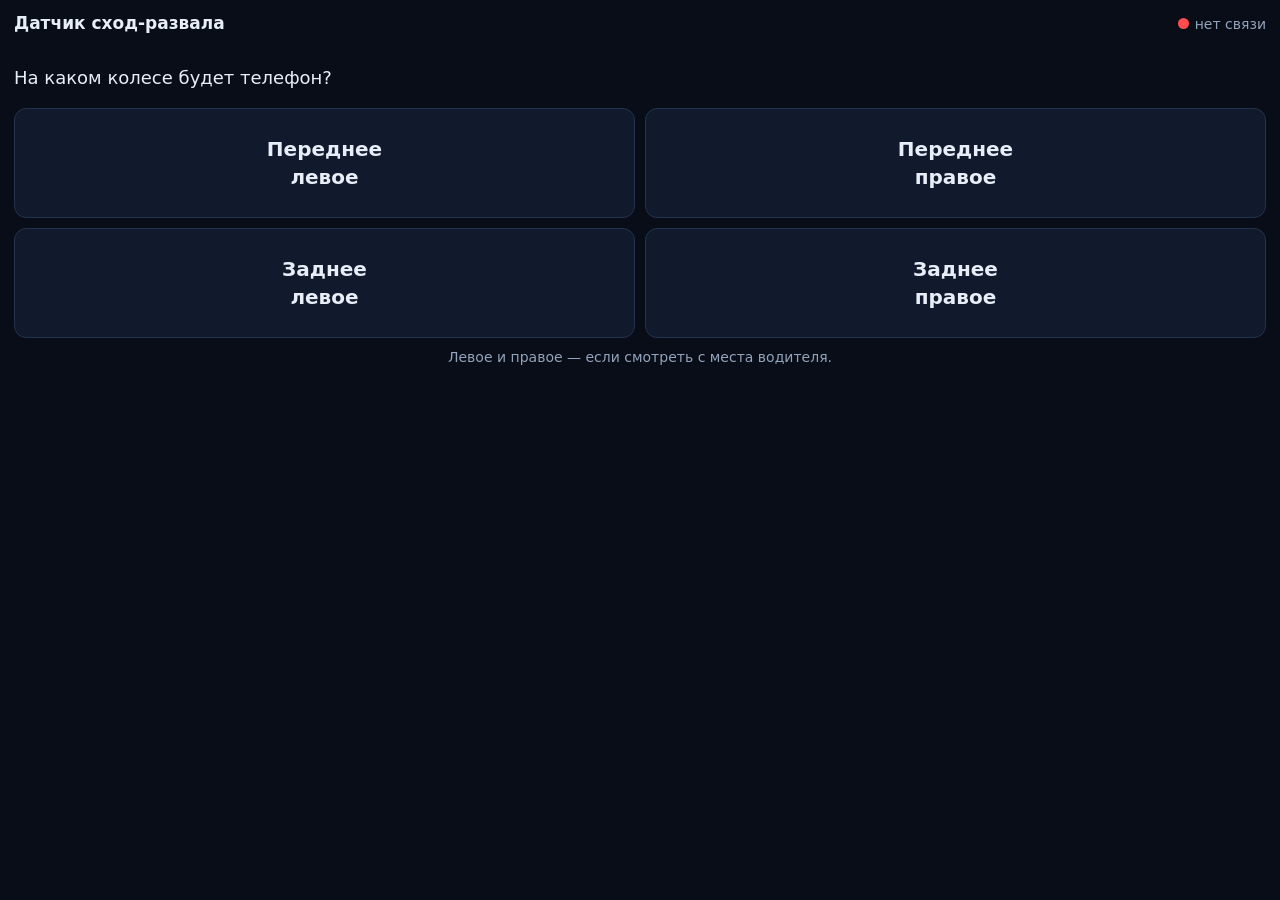
==== internal/phone/web/phone.html @ 119958d0 "Телефон как беспроводной датчик развала и кастера Смартфон прикладывается к ровной планке на закраин" ====
<!doctype html>
<html lang="ru">
<head>
<meta charset="utf-8">
<meta name="viewport" content="width=device-width, initial-scale=1, maximum-scale=1, user-scalable=no">
<meta name="theme-color" content="#080d17">
<title>Датчик — Сход-развал</title>
<style>
  :root { --bg:#080d17; --panel:#111a2c; --line:#23324d; --text:#e8eef8; --muted:#93a3bb; --green:#2bd46a; --red:#ff4d4d; --amber:#ffb020; --blue:#4f8cff;
          --num: Bahnschrift, "Roboto Condensed", "DIN Alternate", "Arial Narrow", sans-serif; }
  * { box-sizing: border-box; -webkit-tap-highlight-color: transparent; }
  html, body { margin: 0; background: var(--bg); color: var(--text); font: 16px/1.4 system-ui, -apple-system, "Segoe UI", Roboto, sans-serif; }
  body { min-height: 100vh; display: flex; flex-direction: column; padding: max(12px, env(safe-area-inset-top)) 14px 18px; gap: 12px; }
  header { display: flex; align-items: center; justify-content: space-between; gap: 10px; }
  header b { font-size: 17px; }
  .dot { width: 11px; height: 11px; border-radius: 50%; background: var(--red); display: inline-block; margin-right: 6px; vertical-align: 0; }
  .dot.on { background: var(--green); box-shadow: 0 0 8px var(--green); }
  button { font: inherit; color: inherit; border: 1px solid var(--line); background: var(--panel); border-radius: 12px; padding: 14px 12px; cursor: pointer; }
  button:active { transform: scale(.98); }
  button.primary { background: var(--blue); border-color: var(--blue); color: #fff; font-weight: 600; }
  button.wheel { font-size: 20px; padding: 26px 8px; font-weight: 600; }
  .grid2 { display: grid; grid-template-columns: 1fr 1fr; gap: 10px; }
  .card { background: var(--panel); border: 1px solid var(--line); border-radius: 14px; padding: 14px; }
  .big { font: 600 clamp(64px, 24vw, 128px)/1 var(--num); text-align: center; letter-spacing: 1px; font-variant-numeric: tabular-nums; }
  .big.good { color: var(--green); } .big.bad { color: var(--red); } .big.marginal { color: var(--amber); } .big.none { color: #5d6d87; }
  .sub { text-align: center; color: var(--muted); font-family: var(--num); font-size: 18px; min-height: 24px; }
  .norm { text-align: center; color: var(--green); font-family: var(--num); font-size: 17px; min-height: 22px; }
  .prompt { font-size: 18px; line-height: 1.35; }
  .err { color: #ffb4b4; background: rgba(255,77,77,.12); border-left: 3px solid var(--red); padding: 10px 12px; border-radius: 0 10px 10px 0; }
  .bar { height: 10px; background: var(--line); border-radius: 5px; overflow: hidden; margin-top: 10px; }
  .bar div { height: 100%; background: var(--green); width: 0; transition: width .15s; }
  .chips { display: flex; gap: 6px; flex-wrap: wrap; justify-content: center; }
  .chip { font-size: 13px; padding: 4px 10px; border-radius: 99px; border: 1px solid var(--line); color: var(--muted); }
  .chip.ok { color: var(--green); border-color: #164d2e; }
  .steer { font: 600 56px/1 var(--num); text-align: center; color: var(--blue); }
  .hide { display: none !important; }
  .muted { color: var(--muted); font-size: 14px; }
  small { color: var(--muted); }
</style>
</head>
<body>
  <header>
    <b id="title">Датчик сход-развала</b>
    <span><span class="dot" id="dot"></span><span id="conn" class="muted">нет связи</span></span>
  </header>

  <section id="pick" class="hide">
    <p class="prompt">На каком колесе будет телефон?</p>
    <div class="grid2">
      <button class="wheel" data-w="FL">Переднее<br>левое</button>
      <button class="wheel" data-w="FR">Переднее<br>правое</button>
      <button class="wheel" data-w="RL">Заднее<br>левое</button>
      <button class="wheel" data-w="RR">Заднее<br>правое</button>
    </div>
    <p class="muted" style="text-align:center;margin-top:10px">Левое и правое — если смотреть с места водителя.</p>
  </section>

  <section id="start" class="hide">
    <div class="card">
      <p class="prompt">Телефон будет передавать наклон колеса по Wi-Fi. Экран не погаснет, пока открыта эта страница.</p>
      <button class="primary" id="go" style="width:100%;font-size:19px;padding:18px">Включить датчики</button>
      <p class="muted" id="startErr"></p>
    </div>
  </section>

  <section id="main" class="hide" style="display:flex;flex-direction:column;gap:12px">
    <div class="card">
      <div class="sub" id="wheelName"></div>
      <div class="big none" id="camber">— — —</div>
      <div class="sub" id="camberDeg"></div>
      <div class="norm" id="norm"></div>
      <div class="steer hide" id="steer"></div>
      <div class="chips" style="margin-top:8px">
        <span class="chip" id="cFlat">калибровка</span>
        <span class="chip" id="cMount">крепление</span>
        <span class="chip" id="cRun">биение</span>
        <span class="chip" id="cStable">стабильно</span>
      </div>
    </div>
    <div class="card">
      <div class="prompt" id="prompt"></div>
      <div class="bar" id="barWrap"><div id="bar"></div></div>
    </div>
    <div class="err hide" id="err"></div>
    <div class="grid2" id="actions">
      <button data-cmd="flat">Калибровка телефона</button>
      <button data-cmd="mount">Калибровка крепления</button>
      <button data-cmd="runout">Биение диска</button>
      <button data-cmd="caster" id="bCaster">Кастер</button>
      <button data-cmd="cancel" id="bCancel" class="hide">Отмена</button>
      <button id="bWheel">Другое колесо</button>
    </div>
    <p class="muted">Телефон прижимайте к ровной планке, лежащей на закраинах обода, экраном наружу. Не к шине.</p>
  </section>

<script>
'use strict';
const token = location.pathname.split('/')[2] || '';
const $ = s => document.querySelector(s);
const store = {
  get(k) { try { return localStorage.getItem('wa.' + k); } catch { return null; } },
  set(k, v) { try { localStorage.setItem('wa.' + k, v); } catch {} },
};
let id = store.get('device');
if (!id) { id = Math.random().toString(36).slice(2, 10) + Date.now().toString(36).slice(-4); store.set('device', id); }
let wheel = store.get('wheel') || '';

function deviceName() {
  const ua = navigator.userAgent;
  if (/iPhone/.test(ua)) return 'iPhone ' + id.slice(0, 4).toUpperCase();
  if (/iPad/.test(ua)) return 'iPad ' + id.slice(0, 4).toUpperCase();
  const m = ua.match(/Android[^;]*;\s*([^;)]+)/);
  return (m ? m[1].trim() : 'Android') + ' ' + id.slice(0, 4).toUpperCase();
}

// ── Датчики ────────────────────────────────────────────────────────
let acc = null, lastEvent = 0, gotMotion = false;
function reset() { acc = { n: 0, dt: 0, ax: 0, ay: 0, az: 0, gx: 0, gy: 0, gz: 0, gyro: false }; }
reset();
function onMotion(e) {
  const a = e.accelerationIncludingGravity;
  if (!a || a.x === null) return;
  gotMotion = true;
  const now = performance.now();
  const dt = e.interval ? (e.interval > 1 ? e.interval / 1000 : e.interval) : (lastEvent ? (now - lastEvent) / 1000 : 0.016);
  lastEvent = now;
  acc.n++; acc.dt += Math.min(dt, 0.2);
  acc.ax += a.x; acc.ay += a.y; acc.az += a.z;
  const r = e.rotationRate;
  if (r && r.alpha !== null && r.alpha !== undefined) {
    acc.gyro = true;
    // W3C: alpha — вокруг z, beta — вокруг x, gamma — вокруг y.
    acc.gx += r.beta; acc.gy += r.gamma; acc.gz += r.alpha;
  }
}
function takeBatch() {
  if (!acc.n) return null;
  const n = acc.n;
  const b = { n, dt: acc.dt, ax: acc.ax / n, ay: acc.ay / n, az: acc.az / n, gx: acc.gx / n, gy: acc.gy / n, gz: acc.gz / n, gyro: acc.gyro };
  reset();
  return b;
}

// ── Связь ──────────────────────────────────────────────────────────
let queue = [], inflight = false, pending = {}, lastOK = 0, lastStep = '';
async function send(extra) {
  if (extra) Object.assign(pending, extra);
  if (inflight) return;
  const b = takeBatch();
  if (b) queue.push(b);
  if (queue.length > 30) queue = queue.slice(-30);
  const body = { d: id, name: deviceName(), samples: queue, ...pending };
  if (wheel && !body.wheel && !lastOK) body.wheel = wheel;
  const sentPending = pending;
  queue = []; pending = {};
  inflight = true;
  try {
    const r = await fetch(`/p/${token}/data`, { method: 'POST', headers: { 'Content-Type': 'application/json' }, body: JSON.stringify(body) });
    if (r.status === 404) { conn(false, 'ссылка устарела — отсканируйте код заново'); return; }
    const st = await r.json();
    lastOK = Date.now();
    conn(true);
    render(st);
  } catch {
    // Не дошло: вернём команды в очередь, показания — выбросим (они устареют).
    pending = { ...sentPending, ...pending };
    conn(false);
  } finally { inflight = false; }
}
function conn(ok, why) {
  $('#dot').classList.toggle('on', ok);
  $('#conn').textContent = ok ? 'на связи' : (why || 'нет связи');
}

// ── Показ ──────────────────────────────────────────────────────────
function dm(v) {
  if (v === null || v === undefined) return '— — —';
  const neg = v < 0, a = Math.abs(v);
  let d = Math.floor(a), m = Math.round((a - d) * 60);
  if (m === 60) { d++; m = 0; }
  return (neg && (d || m) ? '−' : '+') + d + '°' + String(m).padStart(2, '0') + '′';
}
function render(st) {
  if (st.step !== lastStep) {
    if (lastStep && navigator.vibrate) navigator.vibrate(st.error ? [60, 60, 60] : 120);
    lastStep = st.step;
  }
  $('#wheelName').textContent = st.wheel_name ? 'Развал · ' + st.wheel_name.toLowerCase() : 'колесо не выбрано';
  const c = $('#camber');
  c.textContent = dm(st.camber);
  c.className = 'big ' + (st.camber === null || st.camber === undefined ? 'none' : (st.status && st.status !== 'no_spec' ? st.status : ''));
  $('#camberDeg').textContent = st.camber === null || st.camber === undefined ? '' : (st.camber >= 0 ? '+' : '−') + Math.abs(st.camber).toFixed(2) + '°';
  $('#norm').textContent = st.spec ? `норма ${dm(st.spec.min)} … ${dm(st.spec.max)}` : '';
  const steer = $('#steer');
  steer.classList.toggle('hide', st.steer === undefined || st.steer === null);
  if (st.steer !== undefined && st.steer !== null) steer.textContent = 'поворот ' + Math.abs(st.steer).toFixed(1) + '°';
  $('#prompt').textContent = st.prompt || '';
  const err = $('#err');
  err.classList.toggle('hide', !st.error);
  err.textContent = st.error || '';
  $('#bar').style.width = Math.round((st.progress || 0) * 100) + '%';
  $('#barWrap').classList.toggle('hide', st.step === 'live');
  $('#cFlat').classList.toggle('ok', !!st.flat);
  $('#cMount').classList.toggle('ok', !!st.mounted);
  $('#cRun').classList.toggle('ok', st.runout !== undefined && st.runout !== null);
  $('#cRun').textContent = st.runout !== undefined && st.runout !== null ? 'биение ' + Math.abs(st.runout).toFixed(2) + '°' : 'биение';
  $('#cStable').classList.toggle('ok', !!st.stable);
  $('#bCaster').classList.toggle('hide', !st.front);
  $('#bCancel').classList.toggle('hide', st.step === 'live');
  if (st.caster !== undefined && st.caster !== null && st.step === 'caster_back') {
    $('#prompt').textContent = `Кастер ${dm(st.caster)} передан на компьютер. Верните колёса прямо.`;
  }
}

// ── Экраны ─────────────────────────────────────────────────────────
function show(which) {
  for (const s of ['pick', 'start', 'main']) $('#' + s).classList.toggle('hide', s !== which);
  if (which === 'main') $('#main').style.display = 'flex';
}
document.querySelectorAll('[data-w]').forEach(b => b.onclick = () => {
  wheel = b.dataset.w;
  store.set('wheel', wheel);
  send({ wheel });
  show(running ? 'main' : 'start');
});
document.querySelectorAll('[data-cmd]').forEach(b => b.onclick = () => send({ cmd: b.dataset.cmd }));
$('#bWheel').onclick = () => show('pick');

let running = false, wakeLock = null;
async function keepAwake() {
  try { if ('wakeLock' in navigator) wakeLock = await navigator.wakeLock.request('screen'); } catch {}
}
document.addEventListener('visibilitychange', () => { if (document.visibilityState === 'visible' && running) keepAwake(); });

$('#go').onclick = async () => {
  $('#startErr').textContent = '';
  try {
    if (typeof DeviceMotionEvent !== 'undefined' && typeof DeviceMotionEvent.requestPermission === 'function') {
      const p = await DeviceMotionEvent.requestPermission();
      if (p !== 'granted') { $('#startErr').textContent = 'Доступ к датчикам запрещён. Разрешите его в настройках Safari для этого сайта.'; return; }
    }
  } catch (e) { $('#startErr').textContent = 'Не удалось запросить доступ к датчикам: ' + e.message; return; }
  window.addEventListener('devicemotion', onMotion);
  running = true;
  keepAwake();
  show('main');
  setTimeout(() => {
    if (!gotMotion) {
      const why = window.isSecureContext ? 'Датчики не отвечают. Откройте страницу в Chrome (Android) или Safari (iPhone).'
                                         : 'Страница открыта не по защищённому адресу — браузер не даёт доступа к датчикам.';
      render({ step: 'live', prompt: why, error: why });
    }
  }, 2500);
};

setInterval(() => { if (running || Object.keys(pending).length) send(); }, 100);
setInterval(() => { if (!running) send(); }, 1500);
show(wheel ? 'start' : 'pick');
send(wheel ? { wheel } : null);
</script>
</body>
</html>
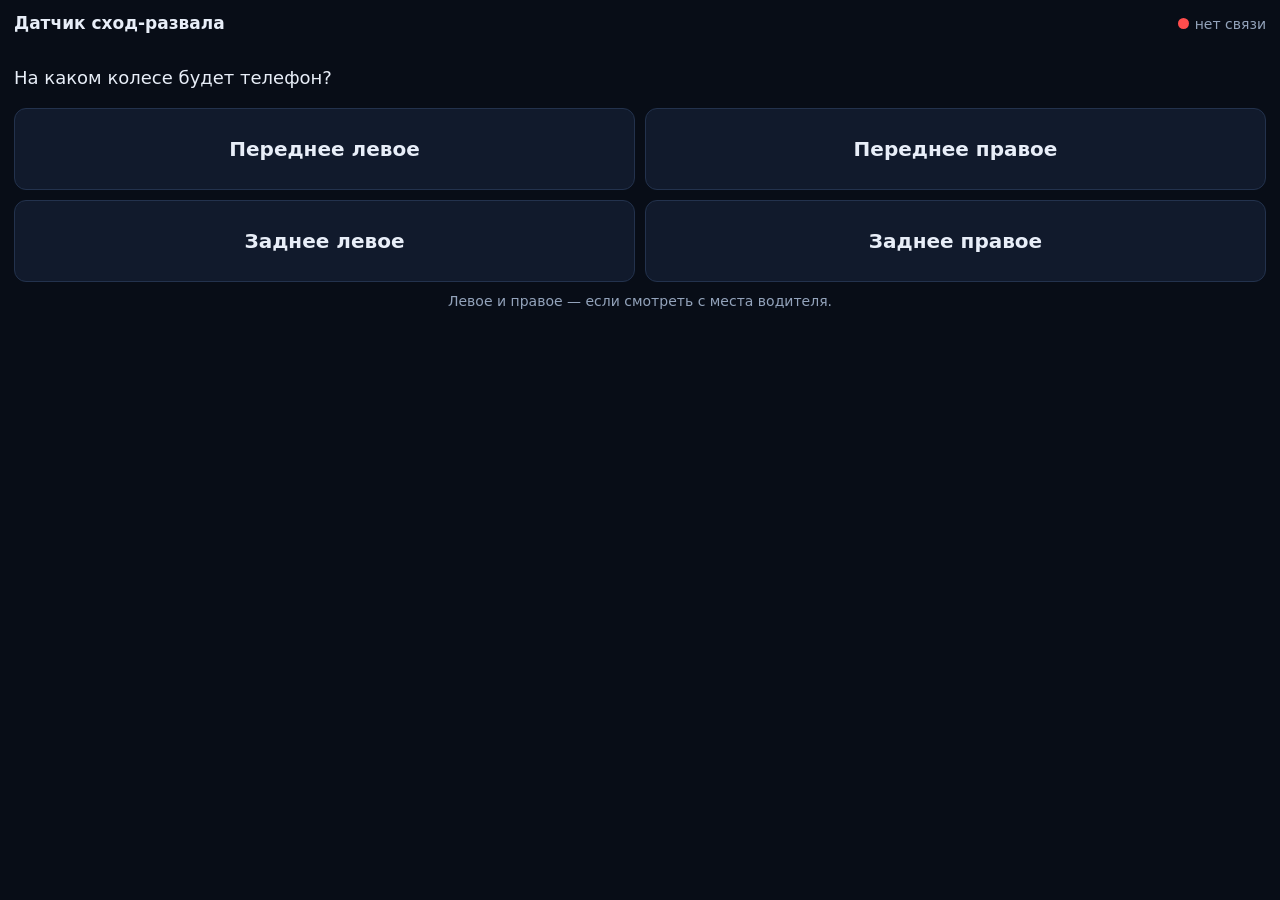
==== commit 4a79f7c1: "Английский язык в программе и раздел «Поддержать проект» Переключатель RU / EN в верхней панели; выб" ====
--- a/internal/phone/web/phone.html
+++ b/internal/phone/web/phone.html
@@ -4,7 +4,7 @@
 <meta charset="utf-8">
 <meta name="viewport" content="width=device-width, initial-scale=1, maximum-scale=1, user-scalable=no">
 <meta name="theme-color" content="#080d17">
-<title>Датчик — Сход-развал</title>
+<title data-t>Датчик — Сход-развал</title>
 <style>
   :root { --bg:#080d17; --panel:#111a2c; --line:#23324d; --text:#e8eef8; --muted:#93a3bb; --green:#2bd46a; --red:#ff4d4d; --amber:#ffb020; --blue:#4f8cff;
           --num: Bahnschrift, "Roboto Condensed", "DIN Alternate", "Arial Narrow", sans-serif; }
@@ -40,25 +40,25 @@
 </head>
 <body>
   <header>
-    <b id="title">Датчик сход-развала</b>
-    <span><span class="dot" id="dot"></span><span id="conn" class="muted">нет связи</span></span>
+    <b id="title" data-t>Датчик сход-развала</b>
+    <span><span class="dot" id="dot"></span><span id="conn" class="muted" data-t>нет связи</span></span>
   </header>
 
   <section id="pick" class="hide">
-    <p class="prompt">На каком колесе будет телефон?</p>
+    <p class="prompt" data-t>На каком колесе будет телефон?</p>
     <div class="grid2">
-      <button class="wheel" data-w="FL">Переднее<br>левое</button>
-      <button class="wheel" data-w="FR">Переднее<br>правое</button>
-      <button class="wheel" data-w="RL">Заднее<br>левое</button>
-      <button class="wheel" data-w="RR">Заднее<br>правое</button>
-    </div>
-    <p class="muted" style="text-align:center;margin-top:10px">Левое и правое — если смотреть с места водителя.</p>
+      <button class="wheel" data-w="FL" data-t>Переднее левое</button>
+      <button class="wheel" data-w="FR" data-t>Переднее правое</button>
+      <button class="wheel" data-w="RL" data-t>Заднее левое</button>
+      <button class="wheel" data-w="RR" data-t>Заднее правое</button>
+    </div>
+    <p class="muted" style="text-align:center;margin-top:10px" data-t>Левое и правое — если смотреть с места водителя.</p>
   </section>
 
   <section id="start" class="hide">
     <div class="card">
-      <p class="prompt">Телефон будет передавать наклон колеса по Wi-Fi. Экран не погаснет, пока открыта эта страница.</p>
-      <button class="primary" id="go" style="width:100%;font-size:19px;padding:18px">Включить датчики</button>
+      <p class="prompt" data-t>Телефон будет передавать наклон колеса по Wi-Fi. Экран не погаснет, пока открыта эта страница.</p>
+      <button class="primary" id="go" style="width:100%;font-size:19px;padding:18px" data-t>Включить датчики</button>
       <p class="muted" id="startErr"></p>
     </div>
   </section>
@@ -71,10 +71,10 @@
       <div class="norm" id="norm"></div>
       <div class="steer hide" id="steer"></div>
       <div class="chips" style="margin-top:8px">
-        <span class="chip" id="cFlat">калибровка</span>
-        <span class="chip" id="cMount">крепление</span>
+        <span class="chip" id="cFlat" data-t>калибровка</span>
+        <span class="chip" id="cMount" data-t>крепление</span>
         <span class="chip" id="cRun">биение</span>
-        <span class="chip" id="cStable">стабильно</span>
+        <span class="chip" id="cStable" data-t>стабильно</span>
       </div>
     </div>
     <div class="card">
@@ -83,18 +83,68 @@
     </div>
     <div class="err hide" id="err"></div>
     <div class="grid2" id="actions">
-      <button data-cmd="flat">Калибровка телефона</button>
-      <button data-cmd="mount">Калибровка крепления</button>
-      <button data-cmd="runout">Биение диска</button>
-      <button data-cmd="caster" id="bCaster">Кастер</button>
-      <button data-cmd="cancel" id="bCancel" class="hide">Отмена</button>
-      <button id="bWheel">Другое колесо</button>
-    </div>
-    <p class="muted">Телефон прижимайте к ровной планке, лежащей на закраинах обода, экраном наружу. Не к шине.</p>
+      <button data-cmd="flat" data-t>Калибровка телефона</button>
+      <button data-cmd="mount" data-t>Калибровка крепления</button>
+      <button data-cmd="runout" data-t>Биение диска</button>
+      <button data-cmd="caster" id="bCaster" data-t>Кастер</button>
+      <button data-cmd="cancel" id="bCancel" class="hide" data-t>Отмена</button>
+      <button id="bWheel" data-t>Другое колесо</button>
+    </div>
+    <p class="muted" data-t>Телефон прижимайте к ровной планке, лежащей на закраинах обода, экраном наружу. Не к шине.</p>
   </section>
 
 <script>
 'use strict';
+// Язык задаёт программа на компьютере: она подставляет его в <html lang> при
+// выдаче страницы и присылает в каждом ответе. Подсказки шагов приходят уже
+// переведёнными, здесь — только собственные надписи страницы.
+const EN = {
+  "Датчик — Сход-развал": "Sensor — Wheel alignment",
+  "Датчик сход-развала": "Alignment sensor",
+  "нет связи": "offline",
+  "на связи": "connected",
+  "На каком колесе будет телефон?": "Which wheel is the phone on?",
+  "Переднее левое": "Front left",
+  "Переднее правое": "Front right",
+  "Заднее левое": "Rear left",
+  "Заднее правое": "Rear right",
+  "Левое и правое — если смотреть с места водителя.": "Left and right as seen from the driver's seat.",
+  "Телефон будет передавать наклон колеса по Wi-Fi. Экран не погаснет, пока открыта эта страница.": "The phone will send the wheel's tilt over Wi-Fi. The screen stays on while this page is open.",
+  "Включить датчики": "Start sensors",
+  "калибровка": "calibration",
+  "крепление": "mount",
+  "биение": "runout",
+  "стабильно": "steady",
+  "Калибровка телефона": "Phone calibration",
+  "Калибровка крепления": "Mount calibration",
+  "Биение диска": "Rim runout",
+  "Кастер": "Caster",
+  "Отмена": "Cancel",
+  "Другое колесо": "Other wheel",
+  "Телефон прижимайте к ровной планке, лежащей на закраинах обода, экраном наружу. Не к шине.": "Press the phone, screen facing out, against a straight bar resting on the rim flanges. Not against the tyre.",
+  "ссылка устарела — отсканируйте код заново": "link expired — scan the code again",
+  "Развал": "Camber",
+  "колесо не выбрано": "no wheel selected",
+  "норма": "spec",
+  "поворот": "steer",
+  "Кастер {v} передан на компьютер. Верните колёса прямо.": "Caster {v} sent to the computer. Return the wheels to straight ahead.",
+  "Доступ к датчикам запрещён. Разрешите его в настройках Safari для этого сайта.": "Sensor access denied. Allow it in Safari's settings for this site.",
+  "Не удалось запросить доступ к датчикам:": "Could not request sensor access:",
+  "Датчики не отвечают. Откройте страницу в Chrome (Android) или Safari (iPhone).": "The sensors are not responding. Open the page in Chrome (Android) or Safari (iPhone).",
+  "Страница открыта не по защищённому адресу — браузер не даёт доступа к датчикам.": "The page is not open over a secure address — the browser blocks the sensors."
+};
+// end EN
+let lang = document.documentElement.lang === 'en' ? 'en' : 'ru';
+const tr = ru => (lang === 'en' && EN[ru]) || ru;
+function translateStatic() {
+  document.documentElement.lang = lang;
+  document.querySelectorAll('[data-t]').forEach(el => {
+    if (el.dataset.tRu === undefined) el.dataset.tRu = el.textContent.trim();
+    el.textContent = tr(el.dataset.tRu);
+  });
+}
+translateStatic();
+
 const token = location.pathname.split('/')[2] || '';
 const $ = s => document.querySelector(s);
 const store = {
@@ -156,7 +206,7 @@
   inflight = true;
   try {
     const r = await fetch(`/p/${token}/data`, { method: 'POST', headers: { 'Content-Type': 'application/json' }, body: JSON.stringify(body) });
-    if (r.status === 404) { conn(false, 'ссылка устарела — отсканируйте код заново'); return; }
+    if (r.status === 404) { conn(false, tr('ссылка устарела — отсканируйте код заново')); return; }
     const st = await r.json();
     lastOK = Date.now();
     conn(true);
@@ -169,7 +219,7 @@
 }
 function conn(ok, why) {
   $('#dot').classList.toggle('on', ok);
-  $('#conn').textContent = ok ? 'на связи' : (why || 'нет связи');
+  $('#conn').textContent = ok ? tr('на связи') : (why || tr('нет связи'));
 }
 
 // ── Показ ──────────────────────────────────────────────────────────
@@ -181,19 +231,20 @@
   return (neg && (d || m) ? '−' : '+') + d + '°' + String(m).padStart(2, '0') + '′';
 }
 function render(st) {
+  if (st.lang && st.lang !== lang) { lang = st.lang === 'en' ? 'en' : 'ru'; translateStatic(); }
   if (st.step !== lastStep) {
     if (lastStep && navigator.vibrate) navigator.vibrate(st.error ? [60, 60, 60] : 120);
     lastStep = st.step;
   }
-  $('#wheelName').textContent = st.wheel_name ? 'Развал · ' + st.wheel_name.toLowerCase() : 'колесо не выбрано';
+  $('#wheelName').textContent = st.wheel_name ? tr('Развал') + ' · ' + st.wheel_name.toLowerCase() : tr('колесо не выбрано');
   const c = $('#camber');
   c.textContent = dm(st.camber);
   c.className = 'big ' + (st.camber === null || st.camber === undefined ? 'none' : (st.status && st.status !== 'no_spec' ? st.status : ''));
   $('#camberDeg').textContent = st.camber === null || st.camber === undefined ? '' : (st.camber >= 0 ? '+' : '−') + Math.abs(st.camber).toFixed(2) + '°';
-  $('#norm').textContent = st.spec ? `норма ${dm(st.spec.min)} … ${dm(st.spec.max)}` : '';
+  $('#norm').textContent = st.spec ? tr('норма') + ` ${dm(st.spec.min)} … ${dm(st.spec.max)}` : '';
   const steer = $('#steer');
   steer.classList.toggle('hide', st.steer === undefined || st.steer === null);
-  if (st.steer !== undefined && st.steer !== null) steer.textContent = 'поворот ' + Math.abs(st.steer).toFixed(1) + '°';
+  if (st.steer !== undefined && st.steer !== null) steer.textContent = tr('поворот') + ' ' + Math.abs(st.steer).toFixed(1) + '°';
   $('#prompt').textContent = st.prompt || '';
   const err = $('#err');
   err.classList.toggle('hide', !st.error);
@@ -203,12 +254,12 @@
   $('#cFlat').classList.toggle('ok', !!st.flat);
   $('#cMount').classList.toggle('ok', !!st.mounted);
   $('#cRun').classList.toggle('ok', st.runout !== undefined && st.runout !== null);
-  $('#cRun').textContent = st.runout !== undefined && st.runout !== null ? 'биение ' + Math.abs(st.runout).toFixed(2) + '°' : 'биение';
+  $('#cRun').textContent = st.runout !== undefined && st.runout !== null ? tr('биение') + ' ' + Math.abs(st.runout).toFixed(2) + '°' : tr('биение');
   $('#cStable').classList.toggle('ok', !!st.stable);
   $('#bCaster').classList.toggle('hide', !st.front);
   $('#bCancel').classList.toggle('hide', st.step === 'live');
   if (st.caster !== undefined && st.caster !== null && st.step === 'caster_back') {
-    $('#prompt').textContent = `Кастер ${dm(st.caster)} передан на компьютер. Верните колёса прямо.`;
+    $('#prompt').textContent = tr('Кастер {v} передан на компьютер. Верните колёса прямо.').replace('{v}', dm(st.caster));
   }
 }
 
@@ -237,17 +288,17 @@
   try {
     if (typeof DeviceMotionEvent !== 'undefined' && typeof DeviceMotionEvent.requestPermission === 'function') {
       const p = await DeviceMotionEvent.requestPermission();
-      if (p !== 'granted') { $('#startErr').textContent = 'Доступ к датчикам запрещён. Разрешите его в настройках Safari для этого сайта.'; return; }
+      if (p !== 'granted') { $('#startErr').textContent = tr('Доступ к датчикам запрещён. Разрешите его в настройках Safari для этого сайта.'); return; }
     }
-  } catch (e) { $('#startErr').textContent = 'Не удалось запросить доступ к датчикам: ' + e.message; return; }
+  } catch (e) { $('#startErr').textContent = tr('Не удалось запросить доступ к датчикам:') + ' ' + e.message; return; }
   window.addEventListener('devicemotion', onMotion);
   running = true;
   keepAwake();
   show('main');
   setTimeout(() => {
     if (!gotMotion) {
-      const why = window.isSecureContext ? 'Датчики не отвечают. Откройте страницу в Chrome (Android) или Safari (iPhone).'
-                                         : 'Страница открыта не по защищённому адресу — браузер не даёт доступа к датчикам.';
+      const why = window.isSecureContext ? tr('Датчики не отвечают. Откройте страницу в Chrome (Android) или Safari (iPhone).')
+                                         : tr('Страница открыта не по защищённому адресу — браузер не даёт доступа к датчикам.');
       render({ step: 'live', prompt: why, error: why });
     }
   }, 2500);
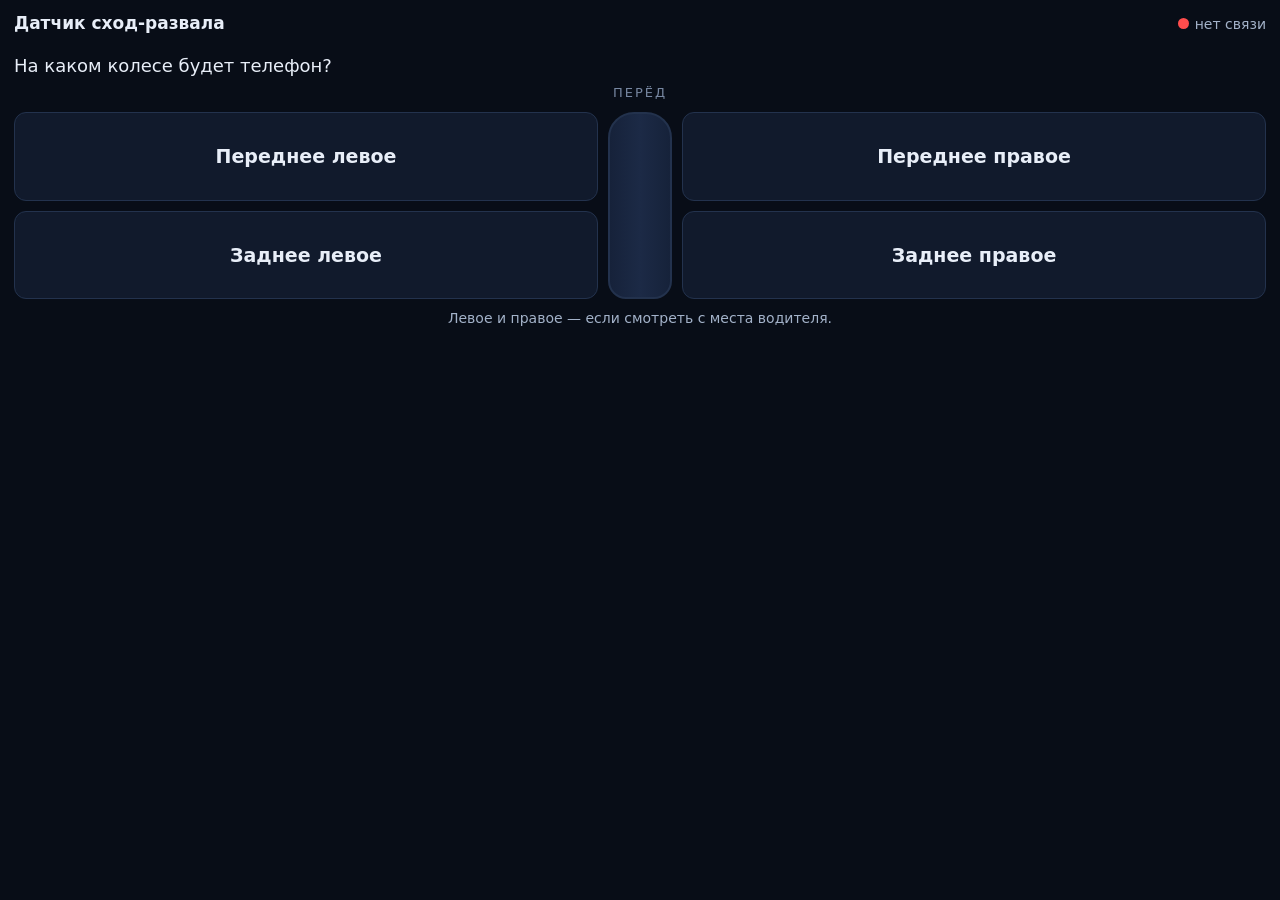
==== commit c15d0656: "Телефон проще: вкладки «Развал / Кастер / Схождение», исправлена «Загрузка…» - Вкладка «Телефон на к" ====
--- a/internal/phone/web/phone.html
+++ b/internal/phone/web/phone.html
@@ -6,7 +6,8 @@
 <meta name="theme-color" content="#080d17">
 <title data-t>Датчик — Сход-развал</title>
 <style>
-  :root { --bg:#080d17; --panel:#111a2c; --line:#23324d; --text:#e8eef8; --muted:#93a3bb; --green:#2bd46a; --red:#ff4d4d; --amber:#ffb020; --blue:#4f8cff;
+  :root { --bg:#080d17; --panel:#111a2c; --panel2:#16223a; --line:#23324d; --text:#e8eef8; --muted:#a3b2c9; --dim:#7787a1;
+          --green:#2bd46a; --red:#ff4d4d; --amber:#ffb020; --blue:#4f8cff;
           --num: Bahnschrift, "Roboto Condensed", "DIN Alternate", "Arial Narrow", sans-serif; }
   * { box-sizing: border-box; -webkit-tap-highlight-color: transparent; }
   html, body { margin: 0; background: var(--bg); color: var(--text); font: 16px/1.4 system-ui, -apple-system, "Segoe UI", Roboto, sans-serif; }
@@ -17,25 +18,76 @@
   .dot.on { background: var(--green); box-shadow: 0 0 8px var(--green); }
   button { font: inherit; color: inherit; border: 1px solid var(--line); background: var(--panel); border-radius: 12px; padding: 14px 12px; cursor: pointer; }
   button:active { transform: scale(.98); }
+  button:disabled { opacity: .4; cursor: default; transform: none; }
+  button:focus-visible { outline: 3px solid #9cc0ff; outline-offset: 2px; }
   button.primary { background: var(--blue); border-color: var(--blue); color: #fff; font-weight: 600; }
-  button.wheel { font-size: 20px; padding: 26px 8px; font-weight: 600; }
+  button.wide { width: 100%; }
+  button.small { padding: 9px 12px; font-size: 15px; }
+  .card { background: var(--panel); border: 1px solid var(--line); border-radius: 14px; padding: 14px; }
+  .card > b:first-child, .card h2 { display: block; font-size: 18px; margin: 0 0 6px; }
   .grid2 { display: grid; grid-template-columns: 1fr 1fr; gap: 10px; }
-  .card { background: var(--panel); border: 1px solid var(--line); border-radius: 14px; padding: 14px; }
+  .hide { display: none !important; }
+  .muted { color: var(--muted); font-size: 14px; }
+  small { color: var(--muted); }
+  p { margin: 6px 0; }
+  ul { margin: 6px 0; padding-left: 20px; }
+  li { margin: 4px 0; }
+
+  /* Выбор колеса: кнопки там, где колёса у машины. */
+  .carpick { display: grid; grid-template-columns: 1fr 64px 1fr; grid-template-rows: auto 1fr 1fr; gap: 10px; }
+  .carpick .front { grid-column: 1 / -1; text-align: center; color: var(--dim); font-size: 13px; letter-spacing: 2px; }
+  .carpick .body { grid-column: 2; grid-row: 2 / 4; border: 2px solid var(--line); border-radius: 26px 26px 18px 18px; background: linear-gradient(90deg, #16223a, #1c2a46, #16223a); }
+  .carpick button { font-size: 19px; padding: 30px 8px; font-weight: 600; }
+
+  .wheelbar { display: flex; align-items: center; justify-content: space-between; gap: 10px; }
+  .wheelbar b { font-size: 17px; }
+
+  /* Что меряем: три вкладки. */
+  .modes { display: grid; grid-template-columns: repeat(3, 1fr); gap: 6px; }
+  .modes button { padding: 12px 6px; font-weight: 600; font-size: 16px; }
+  .modes button[aria-selected=true] { background: var(--blue); border-color: var(--blue); color: #fff; }
+  .modes button small { display: block; font-weight: 400; font-size: 11.5px; color: inherit; opacity: .8; }
+
   .big { font: 600 clamp(64px, 24vw, 128px)/1 var(--num); text-align: center; letter-spacing: 1px; font-variant-numeric: tabular-nums; }
-  .big.good { color: var(--green); } .big.bad { color: var(--red); } .big.marginal { color: var(--amber); } .big.none { color: #5d6d87; }
+  .big.mid { font-size: clamp(46px, 16vw, 84px); }
+  .big.good { color: var(--green); } .big.bad { color: var(--red); } .big.marginal { color: var(--amber); } .big.none { color: var(--dim); }
   .sub { text-align: center; color: var(--muted); font-family: var(--num); font-size: 18px; min-height: 24px; }
+  .label { text-align: center; color: var(--muted); font-size: 15px; }
   .norm { text-align: center; color: var(--green); font-family: var(--num); font-size: 17px; min-height: 22px; }
+  .stat { text-align: center; font-weight: 600; font-size: 17px; min-height: 24px; }
+  .stat.good { color: var(--green); } .stat.bad { color: var(--red); } .stat.marginal { color: var(--amber); }
   .prompt { font-size: 18px; line-height: 1.35; }
   .err { color: #ffb4b4; background: rgba(255,77,77,.12); border-left: 3px solid var(--red); padding: 10px 12px; border-radius: 0 10px 10px 0; }
+  .note { color: var(--muted); background: var(--panel2); border-left: 3px solid var(--line); padding: 10px 12px; border-radius: 0 10px 10px 0; }
   .bar { height: 10px; background: var(--line); border-radius: 5px; overflow: hidden; margin-top: 10px; }
   .bar div { height: 100%; background: var(--green); width: 0; transition: width .15s; }
+  .steer { font: 600 52px/1 var(--num); text-align: center; color: var(--blue); }
+  .proc { border-color: var(--blue); }
+
+  /* Подготовка телефона: шаги с отметками. */
+  .srow { display: grid; grid-template-columns: 34px 1fr auto; gap: 10px; align-items: center; padding: 9px 0; border-top: 1px solid var(--line); }
+  .srow:first-of-type { border-top: none; }
+  .srow b { display: block; font-size: 16px; }
+  .srow small { display: block; font-size: 13px; }
+  .sic { width: 30px; height: 30px; border-radius: 50%; border: 2px solid var(--line); display: grid; place-items: center; font: 600 15px var(--num); color: var(--muted); }
+  .sic.ok { border-color: var(--green); background: var(--green); color: #04210f; }
+  .sethead { display: flex; justify-content: space-between; align-items: baseline; gap: 10px; }
+  .sethead span { color: var(--muted); font-size: 14px; }
+  .setup.done .srow small { display: none; }
+  /* Подготовка пройдена — цифра наверху, подготовка внизу. */
+  #pCamber { display: flex; flex-direction: column; gap: 12px; }
+  #pCamber.ready #setup { order: 2; }
+
   .chips { display: flex; gap: 6px; flex-wrap: wrap; justify-content: center; }
   .chip { font-size: 13px; padding: 4px 10px; border-radius: 99px; border: 1px solid var(--line); color: var(--muted); }
   .chip.ok { color: var(--green); border-color: #164d2e; }
-  .steer { font: 600 56px/1 var(--num); text-align: center; color: var(--blue); }
-  .hide { display: none !important; }
-  .muted { color: var(--muted); font-size: 14px; }
-  small { color: var(--muted); }
+  .foot { display: grid; grid-template-columns: 1fr 1fr; gap: 10px; }
+
+  video { width: 100%; border-radius: 10px; background: #000; display: block; }
+  .camvals { display: flex; justify-content: space-around; text-align: center; margin: 4px 0 10px; }
+  .camvals .mid { display: block; font: 600 clamp(34px, 11vw, 52px)/1.1 var(--num); font-variant-numeric: tabular-nums; }
+  .camvals small { color: var(--muted); font-size: 13px; }
+  button.on { border-color: var(--blue); box-shadow: 0 0 0 2px var(--blue) inset; }
 </style>
 </head>
 <body>
@@ -46,8 +98,10 @@
 
   <section id="pick" class="hide">
     <p class="prompt" data-t>На каком колесе будет телефон?</p>
-    <div class="grid2">
+    <div class="carpick">
+      <div class="front" data-t>ПЕРЁД</div>
       <button class="wheel" data-w="FL" data-t>Переднее левое</button>
+      <div class="body" aria-hidden="true"></div>
       <button class="wheel" data-w="FR" data-t>Переднее правое</button>
       <button class="wheel" data-w="RL" data-t>Заднее левое</button>
       <button class="wheel" data-w="RR" data-t>Заднее правое</button>
@@ -57,40 +111,114 @@
 
   <section id="start" class="hide">
     <div class="card">
-      <p class="prompt" data-t>Телефон будет передавать наклон колеса по Wi-Fi. Экран не погаснет, пока открыта эта страница.</p>
-      <button class="primary" id="go" style="width:100%;font-size:19px;padding:18px" data-t>Включить датчики</button>
+      <h2 data-t>Что умеет телефон</h2>
+      <ul>
+        <li><b data-t>Развал</b> — <span data-t>вживую: телефон на планке, прижатой к ободу.</span></li>
+        <li><b data-t>Кастер</b> — <span data-t>на передних колёсах, с поворотными кругами.</span></li>
+        <li><b data-t>Схождение</b> — <span data-t>только как камера на штативе, с мишенями.</span></li>
+      </ul>
+      <p class="muted" data-t>Экран не погаснет, пока открыта эта страница.</p>
+      <button class="primary wide" id="go" style="font-size:19px;padding:18px" data-t>Включить датчики</button>
+      <button class="wide" id="goCam" style="margin-top:10px" data-t>Телефон как камера (мишени)</button>
       <p class="muted" id="startErr"></p>
     </div>
   </section>
 
   <section id="main" class="hide" style="display:flex;flex-direction:column;gap:12px">
+    <div class="wheelbar">
+      <b id="wheelName"></b>
+      <button class="small" id="bWheel" data-t>Другое колесо</button>
+    </div>
+    <div class="modes" role="tablist">
+      <button role="tab" data-mode="camber" aria-selected="true"><span data-t>Развал</span></button>
+      <button role="tab" data-mode="caster" aria-selected="false"><span data-t>Кастер</span></button>
+      <button role="tab" data-mode="toe" aria-selected="false"><span data-t>Схождение</span></button>
+    </div>
+
+    <div class="card proc hide" id="proc">
+      <div class="prompt" id="prompt" aria-live="polite"></div>
+      <div class="steer hide" id="steer"></div>
+      <div class="bar" id="barWrap"><div id="bar"></div></div>
+      <button class="wide" data-cmd="cancel" style="margin-top:12px" data-t>Отмена</button>
+    </div>
+    <div class="err hide" id="err"></div>
+
+    <div id="pCamber">
+      <div class="card setup" id="setup">
+        <div class="sethead"><b data-t>Подготовка телефона</b><span id="setupState"></span></div>
+        <div class="srow"><span class="sic" id="sFlat">1</span>
+          <div><b data-t>Калибровка телефона</b><small data-t>Один раз: на ровном столе экраном вверх, потом вниз. Около минуты.</small></div>
+          <button class="small" data-cmd="flat" data-t>Начать</button></div>
+        <div class="srow"><span class="sic" id="sMount">2</span>
+          <div><b data-t>Калибровка крепления</b><small data-t>Один раз для телефона и планки: прижать к ободу, потом то же вверх ногами.</small></div>
+          <button class="small" data-cmd="mount" data-t>Начать</button></div>
+        <div class="srow"><span class="sic" id="sRun">3</span>
+          <div><b id="runTitle" data-t>Биение диска</b><small data-t>По желанию, для каждого колеса: замер, прокатить машину на пол-оборота, снова замер.</small></div>
+          <button class="small" data-cmd="runout" data-t>Начать</button></div>
+      </div>
+      <div class="card" id="reading">
+        <div class="label" data-t>Развал</div>
+        <div class="big none" id="camber">— — —</div>
+        <div class="sub" id="camberDeg"></div>
+        <div class="stat" id="stat"></div>
+        <div class="norm" id="norm"></div>
+        <div class="chips" style="margin-top:6px"><span class="chip" id="cStable" data-t>стабильно</span></div>
+        <p class="muted" id="liveMsg" style="text-align:center"></p>
+        <p class="muted" data-t>Телефон прижимайте к ровной планке, лежащей на закраинах обода, экраном наружу. Не к шине.</p>
+      </div>
+    </div>
+
+    <div id="pCaster" class="hide">
+      <div class="card">
+        <b data-t>Кастер</b>
+        <p data-t>Передние колёса на поворотных кругах, педаль тормоза зажата упором, телефон на планке. Программа ведёт сама: колесо прямо, наружу примерно на 20°, внутрь примерно на 20°.</p>
+        <div class="big mid none" id="casterVal">— — —</div>
+        <p class="note hide" id="casterWhy"></p>
+        <button class="primary wide" data-cmd="caster" id="bCaster" data-t>Начать замер кастера</button>
+        <button class="wide hide" id="bFront" style="margin-top:10px" data-t>Выбрать переднее колесо</button>
+      </div>
+    </div>
+
+    <div id="pToe" class="hide">
+      <div class="card">
+        <b data-t>Схождение</b>
+        <p data-t>Телефон, приложенный к колесу, схождение не меряет: это поворот колеса вокруг вертикали, а датчик наклона его не чувствует. Гироскоп чувствует, но за минуту накапливает ошибку больше всего допуска.</p>
+        <p><b data-t>Чем мерить схождение:</b></p>
+        <ul>
+          <li><b data-t>Этим телефоном как камерой</b> — <span data-t>на штативе у колеса, мишени на колёсах и на полу. Покажет развал, схождение и кастер вживую.</span></li>
+          <li><b data-t>Струной</b> — <span data-t>на компьютере: «Замер → Струна и угломер».</span></li>
+        </ul>
+        <button class="primary wide" id="toeCam" data-t>Телефон как камера (мишени)</button>
+      </div>
+    </div>
+  </section>
+
+  <section id="camera" class="hide" style="display:flex;flex-direction:column;gap:12px">
+    <div class="card" style="padding:8px">
+      <video id="vid" playsinline muted autoplay></video>
+      <div class="chips" id="camFound" style="margin-top:6px"></div>
+    </div>
     <div class="card">
-      <div class="sub" id="wheelName"></div>
-      <div class="big none" id="camber">— — —</div>
-      <div class="sub" id="camberDeg"></div>
-      <div class="norm" id="norm"></div>
-      <div class="steer hide" id="steer"></div>
-      <div class="chips" style="margin-top:8px">
-        <span class="chip" id="cFlat" data-t>калибровка</span>
-        <span class="chip" id="cMount" data-t>крепление</span>
-        <span class="chip" id="cRun">биение</span>
-        <span class="chip" id="cStable" data-t>стабильно</span>
+      <div class="sub" id="camWheel"></div>
+      <div class="camvals">
+        <div><span class="mid" id="camCamber">—</span><small data-t>развал</small></div>
+        <div><span class="mid" id="camToe">—</span><small data-t>схождение</small></div>
+        <div id="camCasterBox" class="hide"><span class="mid" id="camCaster">—</span><small data-t>кастер</small></div>
       </div>
-    </div>
-    <div class="card">
-      <div class="prompt" id="prompt"></div>
-      <div class="bar" id="barWrap"><div id="bar"></div></div>
-    </div>
-    <div class="err hide" id="err"></div>
-    <div class="grid2" id="actions">
-      <button data-cmd="flat" data-t>Калибровка телефона</button>
-      <button data-cmd="mount" data-t>Калибровка крепления</button>
-      <button data-cmd="runout" data-t>Биение диска</button>
-      <button data-cmd="caster" id="bCaster" data-t>Кастер</button>
-      <button data-cmd="cancel" id="bCancel" class="hide" data-t>Отмена</button>
-      <button id="bWheel" data-t>Другое колесо</button>
-    </div>
-    <p class="muted" data-t>Телефон прижимайте к ровной планке, лежащей на закраинах обода, экраном наружу. Не к шине.</p>
+      <div class="prompt" id="camMsg" data-t>Сначала один раз откалибруйте камеру, затем учтите биение каждого колеса, затем включайте замер.</div>
+      <div class="bar"><div id="camBar"></div></div>
+      <p class="muted" id="camWarn"></p>
+    </div>
+    <div class="grid2">
+      <button data-cmode="calib" data-t>Калибровка камеры</button>
+      <button data-cmode="spin" data-t>Биение</button>
+      <button data-cmode="live" class="primary" data-t>Замер</button>
+      <button data-cmode="caster" data-t>Кастер камерой</button>
+      <button id="camStop" data-t>Стоп</button>
+      <button id="camWheelBtn" data-t>Другое колесо</button>
+      <button id="camBack" data-t>Датчик наклона</button>
+    </div>
+    <p class="muted" data-t>Держите телефон горизонтально — так же, как при калибровке. Для замера поставьте его на штатив или опору так, чтобы в кадре были мишень на колесе и мишень на полу.</p>
   </section>
 
 <script>
@@ -104,34 +232,81 @@
   "нет связи": "offline",
   "на связи": "connected",
   "На каком колесе будет телефон?": "Which wheel is the phone on?",
+  "ПЕРЁД": "FRONT",
   "Переднее левое": "Front left",
   "Переднее правое": "Front right",
   "Заднее левое": "Rear left",
   "Заднее правое": "Rear right",
   "Левое и правое — если смотреть с места водителя.": "Left and right as seen from the driver's seat.",
-  "Телефон будет передавать наклон колеса по Wi-Fi. Экран не погаснет, пока открыта эта страница.": "The phone will send the wheel's tilt over Wi-Fi. The screen stays on while this page is open.",
+  "Что умеет телефон": "What the phone can do",
+  "Развал": "Camber",
+  "Кастер": "Caster",
+  "Схождение": "Toe",
+  "вживую: телефон на планке, прижатой к ободу.": "live: the phone on a bar pressed against the rim.",
+  "на передних колёсах, с поворотными кругами.": "on the front wheels, with turn plates.",
+  "только как камера на штативе, с мишенями.": "only as a camera on a tripod, with targets.",
+  "Экран не погаснет, пока открыта эта страница.": "The screen stays on while this page is open.",
   "Включить датчики": "Start sensors",
-  "калибровка": "calibration",
-  "крепление": "mount",
-  "биение": "runout",
+  "Телефон как камера (мишени)": "Phone as a camera (targets)",
+  "Другое колесо": "Other wheel",
+  "Отмена": "Cancel",
+  "Подготовка телефона": "Preparing the phone",
+  "Калибровка телефона": "Phone calibration",
+  "Один раз: на ровном столе экраном вверх, потом вниз. Около минуты.": "Once: on a level table screen up, then screen down. About a minute.",
+  "Начать": "Start",
+  "Повторить": "Redo",
+  "Калибровка крепления": "Mount calibration",
+  "Один раз для телефона и планки: прижать к ободу, потом то же вверх ногами.": "Once for the phone and the bar: press it to the rim, then the same upside down.",
+  "Биение диска": "Rim runout",
+  "По желанию, для каждого колеса: замер, прокатить машину на пол-оборота, снова замер.": "Optional, for each wheel: a reading, roll the car half a wheel turn, another reading.",
   "стабильно": "steady",
-  "Калибровка телефона": "Phone calibration",
-  "Калибровка крепления": "Mount calibration",
-  "Биение диска": "Rim runout",
-  "Кастер": "Caster",
-  "Отмена": "Cancel",
-  "Другое колесо": "Other wheel",
   "Телефон прижимайте к ровной планке, лежащей на закраинах обода, экраном наружу. Не к шине.": "Press the phone, screen facing out, against a straight bar resting on the rim flanges. Not against the tyre.",
+  "Передние колёса на поворотных кругах, педаль тормоза зажата упором, телефон на планке. Программа ведёт сама: колесо прямо, наружу примерно на 20°, внутрь примерно на 20°.": "Front wheels on turn plates, brake pedal held down with a prop, the phone on the bar. The program leads the way: wheel straight, out about 20°, in about 20°.",
+  "Начать замер кастера": "Measure caster",
+  "Выбрать переднее колесо": "Choose a front wheel",
+  "Телефон, приложенный к колесу, схождение не меряет: это поворот колеса вокруг вертикали, а датчик наклона его не чувствует. Гироскоп чувствует, но за минуту накапливает ошибку больше всего допуска.": "A phone held to the wheel does not measure toe: toe is a turn of the wheel about the vertical, and the tilt sensor cannot feel it. The gyroscope can, but within a minute it drifts by more than the whole tolerance.",
+  "Чем мерить схождение:": "What to measure toe with:",
+  "Этим телефоном как камерой": "This phone as a camera",
+  "на штативе у колеса, мишени на колёсах и на полу. Покажет развал, схождение и кастер вживую.": "on a tripod by the wheel, targets on the wheels and the floor. It shows camber, toe and caster live.",
+  "Струной": "With strings",
+  "на компьютере: «Замер → Струна и угломер».": "on the computer: “Measurement → Strings and inclinometer”.",
+  "развал": "camber",
+  "схождение": "toe",
+  "кастер": "caster",
+  "Сначала один раз откалибруйте камеру, затем учтите биение каждого колеса, затем включайте замер.": "First calibrate the camera once, then compensate each wheel's runout, then start measuring.",
+  "Калибровка камеры": "Camera calibration",
+  "Биение": "Runout",
+  "Замер": "Measure",
+  "Кастер камерой": "Caster by camera",
+  "Стоп": "Stop",
+  "Датчик наклона": "Tilt sensor",
+  "Держите телефон горизонтально — так же, как при калибровке. Для замера поставьте его на штатив или опору так, чтобы в кадре были мишень на колесе и мишень на полу.": "Hold the phone in landscape — the same way as during calibration. For measuring, put it on a tripod or a support so that the wheel target and the floor target are both in the frame.",
   "ссылка устарела — отсканируйте код заново": "link expired — scan the code again",
-  "Развал": "Camber",
+  "отключён": "disconnected",
   "колесо не выбрано": "no wheel selected",
   "норма": "spec",
   "поворот": "steer",
+  "в допуске": "in tolerance",
+  "у границы допуска": "near the limit",
+  "вне допуска": "out of tolerance",
+  "готово": "done",
+  "шаг {n} из 2": "step {n} of 2",
+  "биение {v}°": "runout {v}°",
+  "Сначала — подготовка телефона, шаги 1 и 2. Один раз, дальше они запоминаются.": "First prepare the phone, steps 1 and 2. Once — after that they are remembered.",
+  "Кастер меряют на передних колёсах. Этот телефон — на заднем.": "Caster is measured on the front wheels. This phone is on a rear one.",
+  "В этом телефоне нет гироскопа — кастер меряйте угломером по шкале поворотных кругов.": "This phone has no gyroscope — measure caster with an inclinometer and the turn-plate scale.",
   "Кастер {v} передан на компьютер. Верните колёса прямо.": "Caster {v} sent to the computer. Return the wheels to straight ahead.",
   "Доступ к датчикам запрещён. Разрешите его в настройках Safari для этого сайта.": "Sensor access denied. Allow it in Safari's settings for this site.",
   "Не удалось запросить доступ к датчикам:": "Could not request sensor access:",
   "Датчики не отвечают. Откройте страницу в Chrome (Android) или Safari (iPhone).": "The sensors are not responding. Open the page in Chrome (Android) or Safari (iPhone).",
-  "Страница открыта не по защищённому адресу — браузер не даёт доступа к датчикам.": "The page is not open over a secure address — the browser blocks the sensors."
+  "Страница открыта не по защищённому адресу — браузер не даёт доступа к датчикам.": "The page is not open over a secure address — the browser blocks the sensors.",
+  "Браузер не даёт доступа к камере на этой странице. Откройте её в Chrome (Android) или Safari (iPhone).": "The browser does not give this page access to the camera. Open it in Chrome (Android) or Safari (iPhone).",
+  "Не удалось включить камеру:": "Could not start the camera:",
+  "Показывайте мишень с колеса под разными углами и в разных частях кадра.": "Show the wheel target at different angles and in different parts of the frame.",
+  "Вывесите колесо и медленно поворачивайте его рукой; мишень на колесе и на полу — в кадре.": "Lift the wheel and turn it slowly by hand; keep the wheel target and the floor target in the frame.",
+  "Камера смотрит на колесо — показания идут на экран регулировки.": "The camera is watching the wheel — readings go to the adjustment screen.",
+  "Колёса на поворотных кругах, педаль тормоза зажата упором. Медленно поворачивайте руль на 15–20° в одну сторону, затем в другую.": "Wheels on turn plates, brake pedal held down with a prop. Slowly steer 15–20° one way, then the other.",
+  "Остановлено.": "Stopped."
 };
 // end EN
 let lang = document.documentElement.lang === 'en' ? 'en' : 'ru';
@@ -155,12 +330,20 @@
 if (!id) { id = Math.random().toString(36).slice(2, 10) + Date.now().toString(36).slice(-4); store.set('device', id); }
 let wheel = store.get('wheel') || '';
 
+// Имя телефона в списке на компьютере. Chrome на Android прячет модель в
+// строке браузера («Android 10; K»), но отдаёт её по запросу — спросим.
+let model = '';
+if (navigator.userAgentData && navigator.userAgentData.getHighEntropyValues) {
+  navigator.userAgentData.getHighEntropyValues(['model']).then(v => { model = (v.model || '').trim(); }).catch(() => {});
+}
 function deviceName() {
-  const ua = navigator.userAgent;
-  if (/iPhone/.test(ua)) return 'iPhone ' + id.slice(0, 4).toUpperCase();
-  if (/iPad/.test(ua)) return 'iPad ' + id.slice(0, 4).toUpperCase();
+  const ua = navigator.userAgent, tag = ' ' + id.slice(0, 4).toUpperCase();
+  if (/iPhone/.test(ua)) return 'iPhone' + tag;
+  if (/iPad/.test(ua)) return 'iPad' + tag;
+  if (model) return model + tag;
   const m = ua.match(/Android[^;]*;\s*([^;)]+)/);
-  return (m ? m[1].trim() : 'Android') + ' ' + id.slice(0, 4).toUpperCase();
+  const name = m ? m[1].trim() : '';
+  return (name && name !== 'K' ? name : 'Android') + tag;
 }
 
 // ── Датчики ────────────────────────────────────────────────────────
@@ -192,7 +375,7 @@
 }
 
 // ── Связь ──────────────────────────────────────────────────────────
-let queue = [], inflight = false, pending = {}, lastOK = 0, lastStep = '';
+let queue = [], inflight = false, pending = {}, lastOK = 0, lastStep = '', last = null;
 async function send(extra) {
   if (extra) Object.assign(pending, extra);
   if (inflight) return;
@@ -207,6 +390,7 @@
   try {
     const r = await fetch(`/p/${token}/data`, { method: 'POST', headers: { 'Content-Type': 'application/json' }, body: JSON.stringify(body) });
     if (r.status === 404) { conn(false, tr('ссылка устарела — отсканируйте код заново')); return; }
+    if (r.status === 410) { disconnected(await r.text()); return; }
     const st = await r.json();
     lastOK = Date.now();
     conn(true);
@@ -230,52 +414,123 @@
   if (m === 60) { d++; m = 0; }
   return (neg && (d || m) ? '−' : '+') + d + '°' + String(m).padStart(2, '0') + '′';
 }
+const has = v => v !== null && v !== undefined;
+// Знак рядом с цветом: красный и зелёный различимы не у всех.
+const STAT = { good: () => '✓ ' + tr('в допуске'), marginal: () => '! ' + tr('у границы допуска'), bad: () => '✕ ' + tr('вне допуска') };
+
+// Что меряем: развал, кастер или схождение. Запоминается на телефоне.
+let mode = store.get('mode') || 'camber';
+function setMode(m) {
+  mode = m;
+  store.set('mode', m);
+  document.querySelectorAll('[data-mode]').forEach(b => b.setAttribute('aria-selected', b.dataset.mode === m ? 'true' : 'false'));
+  $('#pCamber').classList.toggle('hide', m !== 'camber');
+  $('#pCaster').classList.toggle('hide', m !== 'caster');
+  $('#pToe').classList.toggle('hide', m !== 'toe');
+  if (last) render(last);
+}
+
 function render(st) {
+  last = st;
   if (st.lang && st.lang !== lang) { lang = st.lang === 'en' ? 'en' : 'ru'; translateStatic(); }
   if (st.step !== lastStep) {
     if (lastStep && navigator.vibrate) navigator.vibrate(st.error ? [60, 60, 60] : 120);
+    // Процедура кастера сама переключает на свою вкладку.
+    if (st.step && st.step.startsWith('caster_') && mode !== 'caster') setMode('caster');
     lastStep = st.step;
   }
-  $('#wheelName').textContent = st.wheel_name ? tr('Развал') + ' · ' + st.wheel_name.toLowerCase() : tr('колесо не выбрано');
-  const c = $('#camber');
-  c.textContent = dm(st.camber);
-  c.className = 'big ' + (st.camber === null || st.camber === undefined ? 'none' : (st.status && st.status !== 'no_spec' ? st.status : ''));
-  $('#camberDeg').textContent = st.camber === null || st.camber === undefined ? '' : (st.camber >= 0 ? '+' : '−') + Math.abs(st.camber).toFixed(2) + '°';
-  $('#norm').textContent = st.spec ? tr('норма') + ` ${dm(st.spec.min)} … ${dm(st.spec.max)}` : '';
+  $('#wheelName').textContent = st.wheel_name || tr('колесо не выбрано');
+
+  // Идёт процедура — её подсказка сверху, крупно, с кнопкой «Отмена».
+  const inProc = st.step && st.step !== 'live';
+  $('#proc').classList.toggle('hide', !inProc);
+  $('#prompt').textContent = st.prompt || '';
+  $('#bar').style.width = Math.round((st.progress || 0) * 100) + '%';
   const steer = $('#steer');
-  steer.classList.toggle('hide', st.steer === undefined || st.steer === null);
-  if (st.steer !== undefined && st.steer !== null) steer.textContent = tr('поворот') + ' ' + Math.abs(st.steer).toFixed(1) + '°';
-  $('#prompt').textContent = st.prompt || '';
+  steer.classList.toggle('hide', !has(st.steer));
+  if (has(st.steer)) steer.textContent = tr('поворот') + ' ' + Math.abs(st.steer).toFixed(1) + '°';
+  if (has(st.caster) && st.step === 'caster_back') {
+    $('#prompt').textContent = tr('Кастер {v} передан на компьютер. Верните колёса прямо.').replace('{v}', dm(st.caster));
+  }
   const err = $('#err');
   err.classList.toggle('hide', !st.error);
   err.textContent = st.error || '';
-  $('#bar').style.width = Math.round((st.progress || 0) * 100) + '%';
-  $('#barWrap').classList.toggle('hide', st.step === 'live');
-  $('#cFlat').classList.toggle('ok', !!st.flat);
-  $('#cMount').classList.toggle('ok', !!st.mounted);
-  $('#cRun').classList.toggle('ok', st.runout !== undefined && st.runout !== null);
-  $('#cRun').textContent = st.runout !== undefined && st.runout !== null ? tr('биение') + ' ' + Math.abs(st.runout).toFixed(2) + '°' : tr('биение');
+
+  // Подготовка: два обязательных шага и биение по желанию.
+  const ready = !!st.flat && !!st.mounted;
+  const mark = (sel, ok, n) => { const e = $(sel); e.classList.toggle('ok', ok); e.textContent = ok ? '✓' : n; };
+  mark('#sFlat', !!st.flat, '1');
+  mark('#sMount', !!st.mounted, '2');
+  mark('#sRun', has(st.runout), '3');
+  // Сделанный шаг можно повторить — например, после смены чехла или планки.
+  const again = { flat: !!st.flat, mount: !!st.mounted, runout: has(st.runout) };
+  document.querySelectorAll('#setup [data-cmd]').forEach(b => { b.textContent = again[b.dataset.cmd] ? tr('Повторить') : tr('Начать'); });
+  $('#pCamber').classList.toggle('ready', ready);
+  $('#runTitle').textContent = has(st.runout) ? tr('биение {v}°').replace('{v}', Math.abs(st.runout).toFixed(2)) : tr('Биение диска');
+  $('#setupState').textContent = ready ? tr('готово') : tr('шаг {n} из 2').replace('{n}', st.flat ? '2' : '1');
+  $('#setup').classList.toggle('done', ready);
+  document.querySelectorAll('#setup [data-cmd]').forEach(b => { b.disabled = inProc; });
+
+  // Развал.
+  const c = $('#camber');
+  c.textContent = dm(st.camber);
+  const status = has(st.camber) && st.status && st.status !== 'no_spec' ? st.status : '';
+  c.className = 'big ' + (has(st.camber) ? status : 'none');
+  $('#camberDeg').textContent = has(st.camber) ? (st.camber >= 0 ? '+' : '−') + Math.abs(st.camber).toFixed(2) + '°' : '';
+  const s = $('#stat');
+  s.className = 'stat ' + status;
+  s.textContent = STAT[status] ? STAT[status]() : '';
+  $('#norm').textContent = st.spec ? tr('норма') + ` ${dm(st.spec.min)} … ${dm(st.spec.max)}` : '';
   $('#cStable').classList.toggle('ok', !!st.stable);
-  $('#bCaster').classList.toggle('hide', !st.front);
-  $('#bCancel').classList.toggle('hide', st.step === 'live');
-  if (st.caster !== undefined && st.caster !== null && st.step === 'caster_back') {
-    $('#prompt').textContent = tr('Кастер {v} передан на компьютер. Верните колёса прямо.').replace('{v}', dm(st.caster));
-  }
+  $('#liveMsg').textContent = !ready ? tr('Сначала — подготовка телефона, шаги 1 и 2. Один раз, дальше они запоминаются.') : (inProc ? '' : (st.prompt || ''));
+
+  // Кастер: только передние колёса и телефон с гироскопом.
+  const cv = $('#casterVal');
+  cv.textContent = dm(st.caster);
+  cv.className = 'big mid ' + (has(st.caster) ? '' : 'none');
+  let why = '';
+  if (!st.front && st.wheel) why = tr('Кастер меряют на передних колёсах. Этот телефон — на заднем.');
+  else if (st.gyro === false && gotMotion && lastOK) why = tr('В этом телефоне нет гироскопа — кастер меряйте угломером по шкале поворотных кругов.');
+  else if (!ready) why = tr('Сначала — подготовка телефона, шаги 1 и 2. Один раз, дальше они запоминаются.');
+  $('#casterWhy').textContent = why;
+  $('#casterWhy').classList.toggle('hide', !why);
+  $('#bCaster').disabled = !!why || inProc;
+  $('#bFront').classList.toggle('hide', !!st.front || !st.wheel);
 }
 
 // ── Экраны ─────────────────────────────────────────────────────────
+// Компьютер отключил этот телефон: перестаём слать и объясняем почему.
+let stopped = false;
+function disconnected(why) {
+  stopped = true;
+  running = false;
+  window.removeEventListener('devicemotion', onMotion);
+  conn(false, tr('отключён'));
+  show('main');
+  document.querySelectorAll('#main button').forEach(b => { b.disabled = true; });
+  const err = $('#err');
+  err.textContent = (why || '').trim();
+  err.classList.remove('hide');
+}
+
+let inCamera = false;
 function show(which) {
-  for (const s of ['pick', 'start', 'main']) $('#' + s).classList.toggle('hide', s !== which);
+  for (const s of ['pick', 'start', 'main', 'camera']) $('#' + s).classList.toggle('hide', s !== which);
   if (which === 'main') $('#main').style.display = 'flex';
+  if (which === 'camera') $('#camera').style.display = 'flex';
+  window.scrollTo(0, 0);
 }
 document.querySelectorAll('[data-w]').forEach(b => b.onclick = () => {
   wheel = b.dataset.w;
   store.set('wheel', wheel);
   send({ wheel });
+  if (inCamera) { openCamera(); return; }
   show(running ? 'main' : 'start');
 });
 document.querySelectorAll('[data-cmd]').forEach(b => b.onclick = () => send({ cmd: b.dataset.cmd }));
+document.querySelectorAll('[data-mode]').forEach(b => b.onclick = () => setMode(b.dataset.mode));
 $('#bWheel').onclick = () => show('pick');
+$('#bFront').onclick = () => show('pick');
 
 let running = false, wakeLock = null;
 async function keepAwake() {
@@ -295,18 +550,142 @@
   running = true;
   keepAwake();
   show('main');
+  setMode(mode);
   setTimeout(() => {
     if (!gotMotion) {
       const why = window.isSecureContext ? tr('Датчики не отвечают. Откройте страницу в Chrome (Android) или Safari (iPhone).')
                                          : tr('Страница открыта не по защищённому адресу — браузер не даёт доступа к датчикам.');
-      render({ step: 'live', prompt: why, error: why });
+      const err = $('#err');
+      err.textContent = why;
+      err.classList.remove('hide');
     }
   }, 2500);
 };
 
-setInterval(() => { if (running || Object.keys(pending).length) send(); }, 100);
-setInterval(() => { if (!running) send(); }, 1500);
+// ── Камера ─────────────────────────────────────────────────────────
+// Кадры идут по одному: следующий — только после ответа на предыдущий,
+// так телефон никогда не забивает сеть и компьютер очередью старых кадров.
+let camStream = null, camMode = '', camLoopOn = false;
+const cvs = document.createElement('canvas'), cctx = cvs.getContext('2d');
+const sleep = ms => new Promise(r => setTimeout(r, ms));
+const camMsg = txt => { $('#camMsg').textContent = txt; };
+function wheelLabel() {
+  const b = document.querySelector(`[data-w="${wheel}"]`);
+  return b ? b.textContent : tr('колесо не выбрано');
+}
+async function openCamera() {
+  inCamera = true;
+  show('camera');
+  $('#camWheel').textContent = wheelLabel();
+  if (camStream) return true;
+  if (!navigator.mediaDevices || !navigator.mediaDevices.getUserMedia) {
+    camMsg(tr('Браузер не даёт доступа к камере на этой странице. Откройте её в Chrome (Android) или Safari (iPhone).'));
+    return false;
+  }
+  try {
+    camStream = await navigator.mediaDevices.getUserMedia({
+      video: { facingMode: 'environment', width: { ideal: 1280 }, height: { ideal: 720 } }, audio: false });
+    const v = $('#vid');
+    v.srcObject = camStream;
+    await v.play();
+    keepAwake();
+    return true;
+  } catch (e) {
+    camMsg(tr('Не удалось включить камеру:') + ' ' + e.message);
+    return false;
+  }
+}
+function closeCamera() {
+  setCamMode('');
+  inCamera = false;
+  if (camStream) camStream.getTracks().forEach(t => t.stop());
+  camStream = null;
+}
+function setCamMode(m) {
+  camMode = m;
+  document.querySelectorAll('[data-cmode]').forEach(b => b.classList.toggle('on', b.dataset.cmode === m));
+  if (m === 'calib') camMsg(tr('Показывайте мишень с колеса под разными углами и в разных частях кадра.'));
+  if (m === 'spin') camMsg(tr('Вывесите колесо и медленно поворачивайте его рукой; мишень на колесе и на полу — в кадре.'));
+  if (m === 'live') camMsg(tr('Камера смотрит на колесо — показания идут на экран регулировки.'));
+  if (m === 'caster') camMsg(tr('Колёса на поворотных кругах, педаль тормоза зажата упором. Медленно поворачивайте руль на 15–20° в одну сторону, затем в другую.'));
+  if (!m) camMsg(tr('Остановлено.'));
+  if (m && !camLoopOn) camLoop();
+}
+async function camLoop() {
+  camLoopOn = true;
+  const v = $('#vid');
+  while (camMode && !stopped) {
+    if (!v.videoWidth) { await sleep(200); continue; }
+    // Не больше 1280 точек по длинной стороне: детали мишени это не теряет,
+    // а кадр обрабатывается быстрее. Размер тот же при калибровке и замере.
+    const k = Math.min(1, 1280 / Math.max(v.videoWidth, v.videoHeight));
+    cvs.width = Math.round(v.videoWidth * k);
+    cvs.height = Math.round(v.videoHeight * k);
+    cctx.drawImage(v, 0, 0, cvs.width, cvs.height);
+    const blob = await new Promise(r => cvs.toBlob(r, 'image/jpeg', 0.9));
+    const mode = camMode;
+    try {
+      const q = new URLSearchParams({ d: id, mode, name: deviceName() });
+      if (wheel) q.set('wheel', wheel);
+      const r = await fetch(`/p/${token}/frame?` + q, { method: 'POST', headers: { 'Content-Type': 'image/jpeg' }, body: blob });
+      if (r.status === 410) { closeCamera(); disconnected(await r.text()); break; }
+      if (r.status === 404) { conn(false, tr('ссылка устарела — отсканируйте код заново')); await sleep(1500); continue; }
+      if (!r.ok) {
+        const why = (await r.text()).trim();
+        // With one board on every wheel the computer needs to be told which.
+        if (r.status === 400 && !wheel) { setCamMode(''); camMsg(why); show('pick'); break; }
+        camMsg(why);
+        await sleep(1000);
+        continue;
+      }
+      conn(true);
+      if (mode === camMode) renderCam(await r.json());
+    } catch {
+      conn(false);
+      await sleep(1000);
+    }
+  }
+  camLoopOn = false;
+}
+function renderCam(st) {
+  $('#camFound').innerHTML = '';
+  for (const f of st.found || []) {
+    const c = document.createElement('span');
+    c.className = 'chip ok';
+    c.textContent = f;
+    $('#camFound').append(c);
+  }
+  camMsg(st.message || '');
+  $('#camWarn').textContent = st.warn || '';
+  $('#camBar').style.width = Math.round((st.progress || 0) * 100) + '%';
+  $('#camCamber').textContent = st.camber === undefined || st.camber === null ? '—' : dm(st.camber);
+  $('#camToe').textContent = st.toe === undefined || st.toe === null ? '—' : dm(st.toe);
+  const hasCaster = st.caster !== undefined && st.caster !== null;
+  $('#camCasterBox').classList.toggle('hide', !hasCaster);
+  if (hasCaster) $('#camCaster').textContent = dm(st.caster);
+  if (st.wheel) {
+    const b = document.querySelector(`[data-w="${st.wheel}"]`);
+    if (b) $('#camWheel').textContent = b.textContent;
+  }
+  if (st.done && camMode !== 'live') {
+    if (navigator.vibrate) navigator.vibrate(200);
+    camMode = '';
+    document.querySelectorAll('[data-cmode]').forEach(b => b.classList.remove('on'));
+  }
+}
+$('#goCam').onclick = () => openCamera();
+$('#toeCam').onclick = () => openCamera();
+document.querySelectorAll('[data-cmode]').forEach(b => b.onclick = async () => {
+  if (await openCamera()) setCamMode(b.dataset.cmode);
+});
+$('#camStop').onclick = () => setCamMode('');
+$('#camWheelBtn').onclick = () => { setCamMode(''); show('pick'); };
+$('#camBack').onclick = () => { closeCamera(); show(running ? 'main' : 'start'); };
+
+setInterval(() => { if (!stopped && (running || Object.keys(pending).length)) send(); }, 100);
+setInterval(() => { if (!stopped && !running) send(); }, 1500);
 show(wheel ? 'start' : 'pick');
+setMode(mode);
 send(wheel ? { wheel } : null);
 </script>
 </body>
